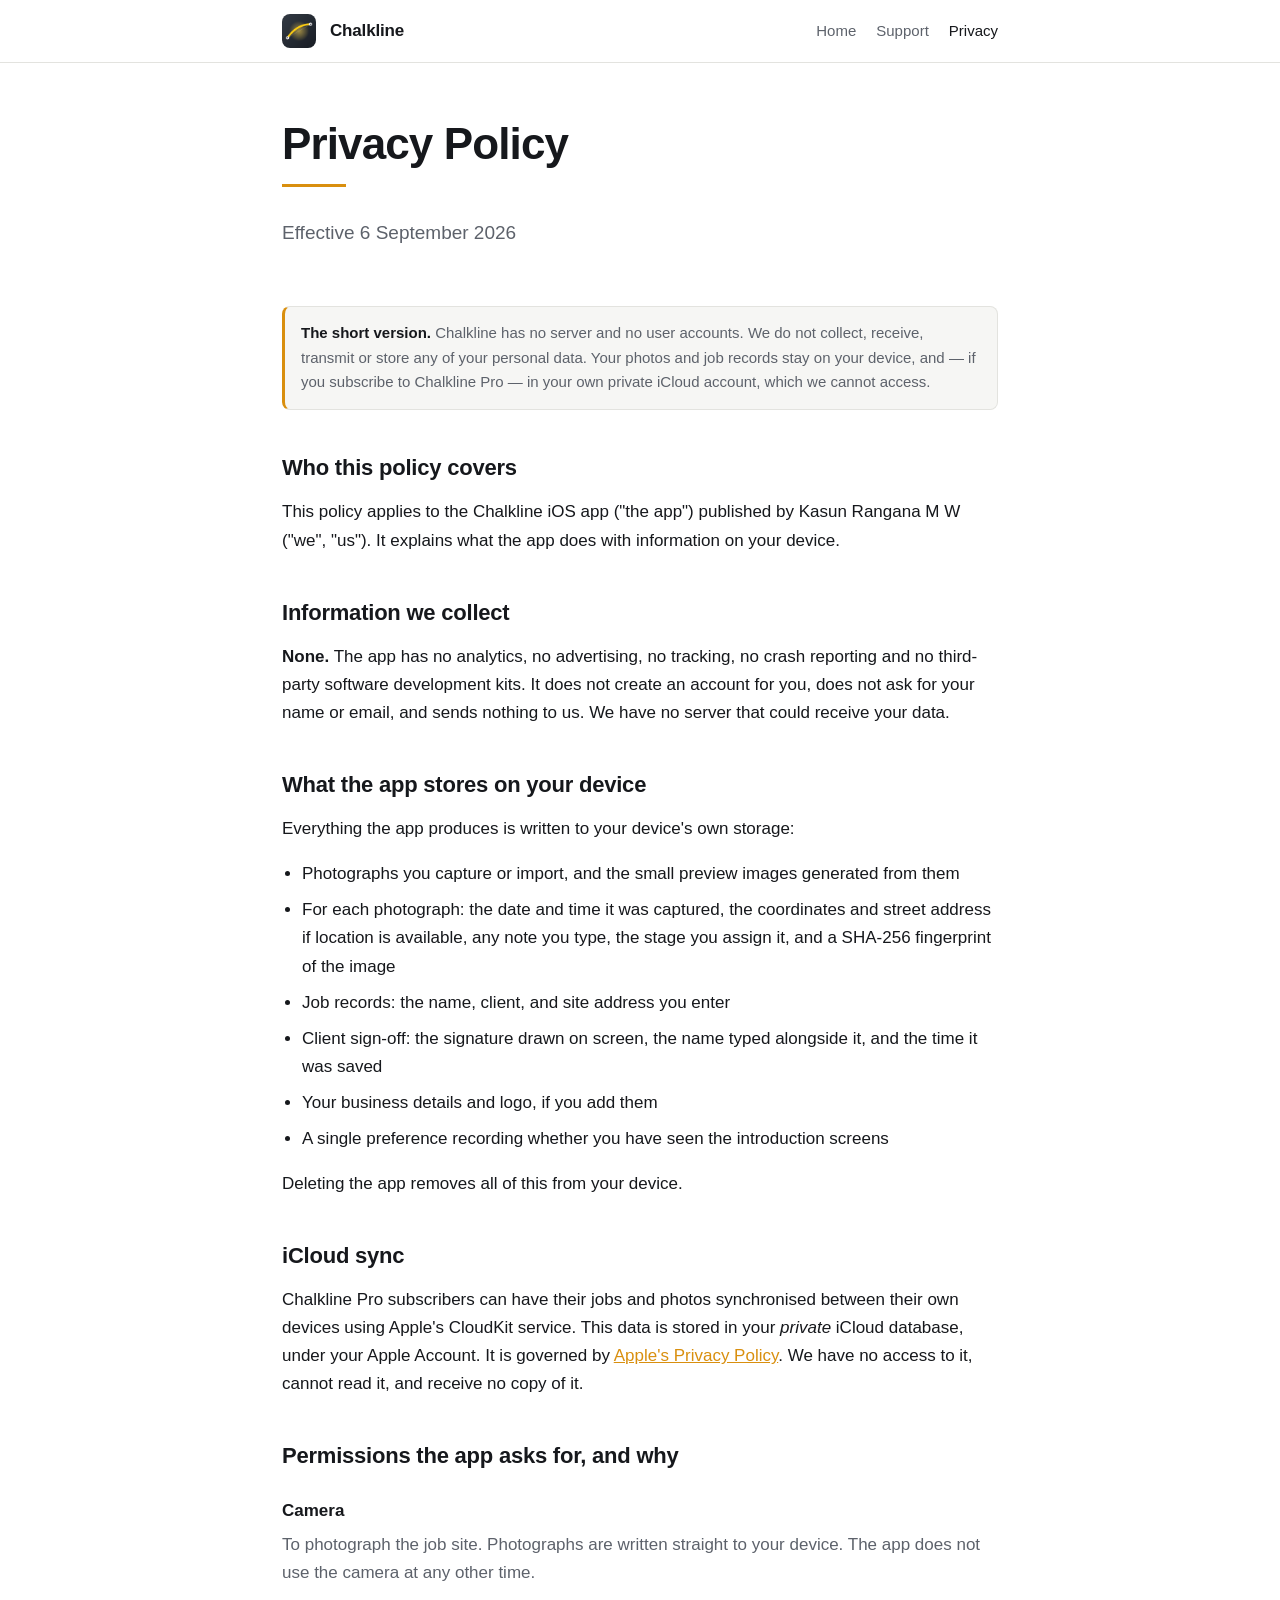
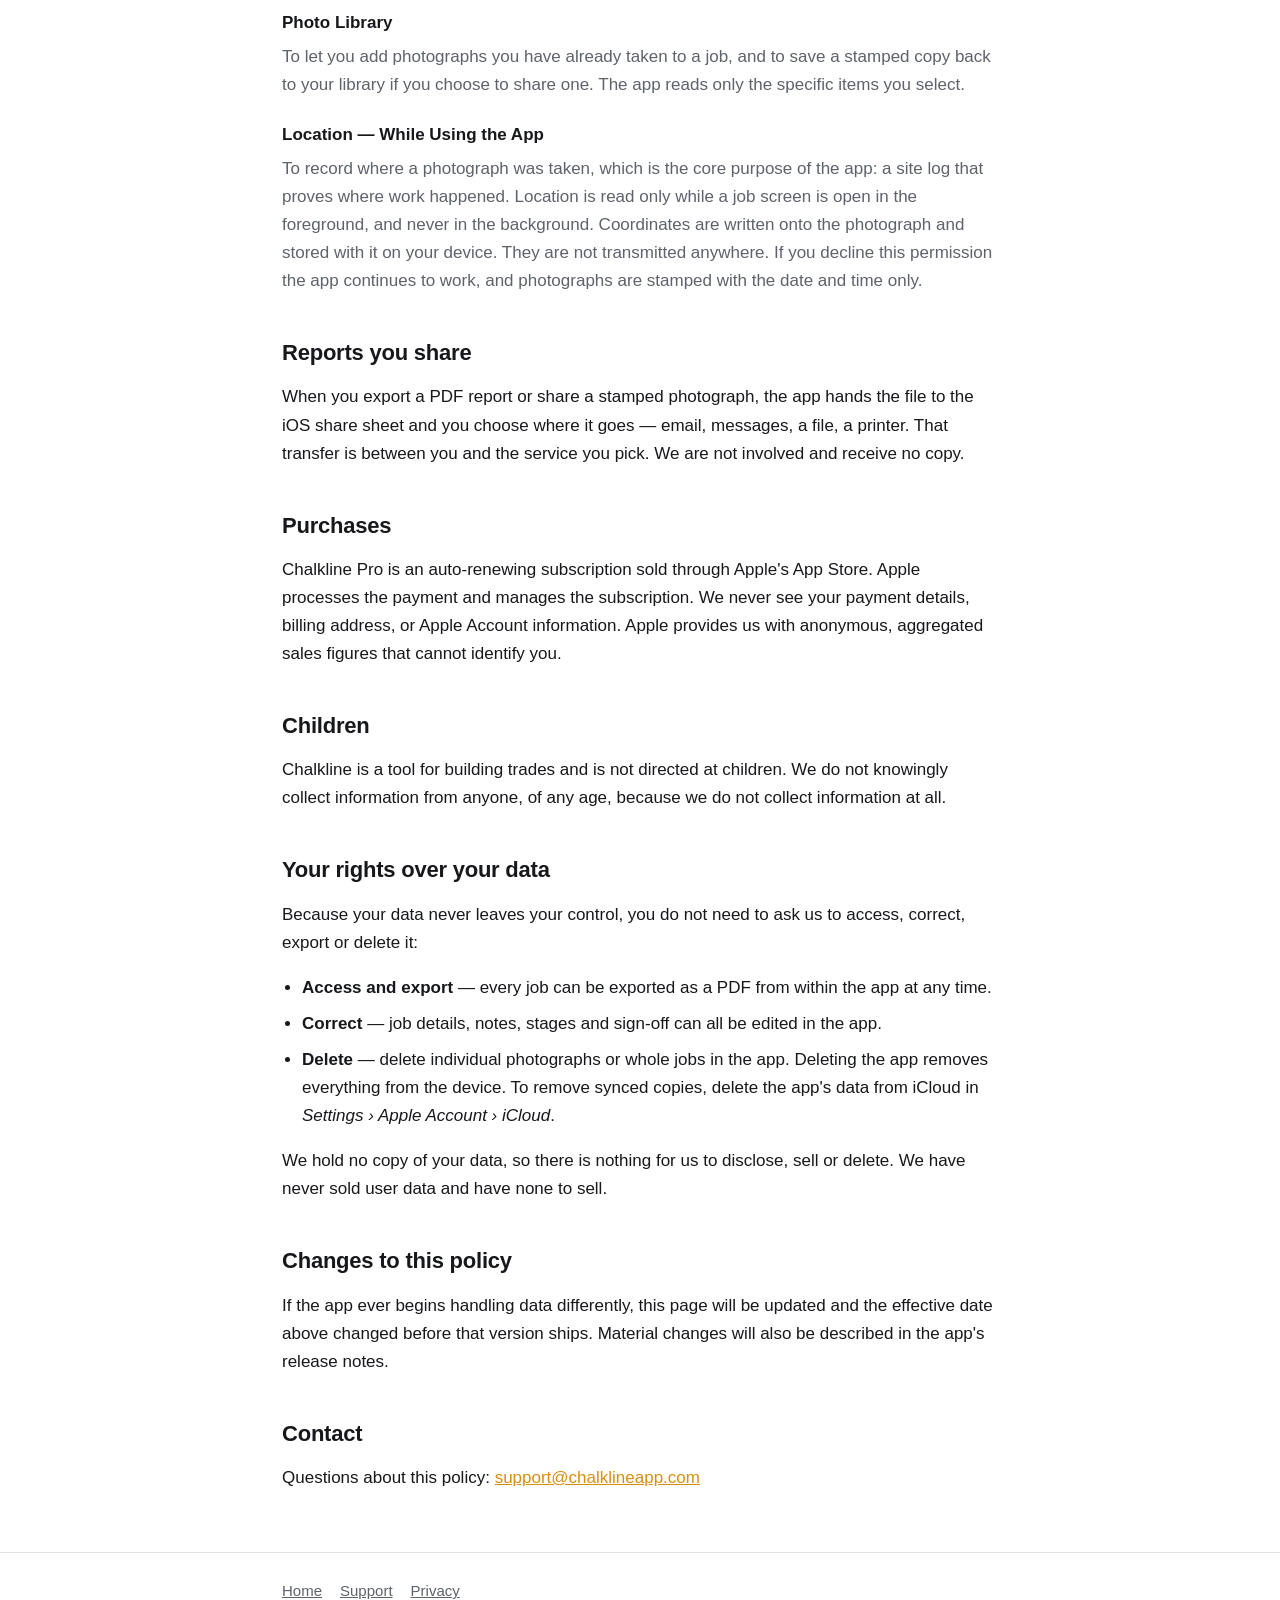
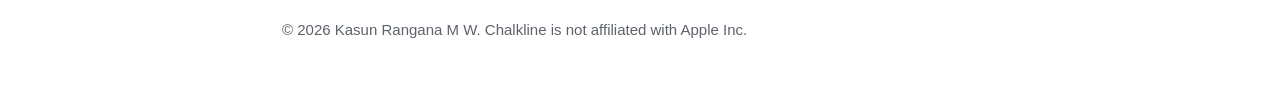
==== privacy.html @ 86bf2e9e "Chalkline website: homepage, privacy policy and support Static pages for GitHub Pages. Kept in a sep" ====
<!doctype html>
<html lang="en">
<head>
<meta charset="utf-8">
<meta name="viewport" content="width=device-width, initial-scale=1">
<title>Privacy Policy — Chalkline</title>
<meta name="description" content="Chalkline collects no personal data. Your photos and job records stay on your device and in your own iCloud account.">
<link rel="icon" href="assets/icon.png">
<link rel="stylesheet" href="style.css">
</head>
<body>
<header class="site"><div class="wrap">
  <img src="assets/icon.png" alt="Chalkline app icon">
  <span class="name">Chalkline</span>
  <nav><a href="index.html">Home</a><a href="support.html">Support</a><a href="privacy.html" aria-current="page">Privacy</a></nav>
</div></header>

<main class="wrap">
  <section class="hero">
    <h1>Privacy Policy</h1>
    <hr class="rule">
    <p class="lede">Effective 6 September 2026</p>
  </section>

  <div class="note"><strong>The short version.</strong> Chalkline has no server and no user accounts. We do not collect, receive, transmit or store any of your personal data. Your photos and job records stay on your device, and — if you subscribe to Chalkline Pro — in your own private iCloud account, which we cannot access.</div>

  <h2>Who this policy covers</h2>
  <p>This policy applies to the Chalkline iOS app ("the app") published by Kasun Rangana M W ("we", "us"). It explains what the app does with information on your device.</p>

  <h2>Information we collect</h2>
  <p><strong>None.</strong> The app has no analytics, no advertising, no tracking, no crash reporting and no third-party software development kits. It does not create an account for you, does not ask for your name or email, and sends nothing to us. We have no server that could receive your data.</p>

  <h2>What the app stores on your device</h2>
  <p>Everything the app produces is written to your device's own storage:</p>
  <ul>
    <li>Photographs you capture or import, and the small preview images generated from them</li>
    <li>For each photograph: the date and time it was captured, the coordinates and street address if location is available, any note you type, the stage you assign it, and a SHA-256 fingerprint of the image</li>
    <li>Job records: the name, client, and site address you enter</li>
    <li>Client sign-off: the signature drawn on screen, the name typed alongside it, and the time it was saved</li>
    <li>Your business details and logo, if you add them</li>
    <li>A single preference recording whether you have seen the introduction screens</li>
  </ul>
  <p>Deleting the app removes all of this from your device.</p>

  <h2>iCloud sync</h2>
  <p>Chalkline Pro subscribers can have their jobs and photos synchronised between their own devices using Apple's CloudKit service. This data is stored in your <em>private</em> iCloud database, under your Apple Account. It is governed by <a href="https://www.apple.com/legal/privacy/">Apple's Privacy Policy</a>. We have no access to it, cannot read it, and receive no copy of it.</p>

  <h2>Permissions the app asks for, and why</h2>
  <dl>
    <dt>Camera</dt>
    <dd>To photograph the job site. Photographs are written straight to your device. The app does not use the camera at any other time.</dd>

    <dt>Photo Library</dt>
    <dd>To let you add photographs you have already taken to a job, and to save a stamped copy back to your library if you choose to share one. The app reads only the specific items you select.</dd>

    <dt>Location — While Using the App</dt>
    <dd>To record where a photograph was taken, which is the core purpose of the app: a site log that proves where work happened. Location is read only while a job screen is open in the foreground, and never in the background. Coordinates are written onto the photograph and stored with it on your device. They are not transmitted anywhere. If you decline this permission the app continues to work, and photographs are stamped with the date and time only.</dd>
  </dl>

  <h2>Reports you share</h2>
  <p>When you export a PDF report or share a stamped photograph, the app hands the file to the iOS share sheet and you choose where it goes — email, messages, a file, a printer. That transfer is between you and the service you pick. We are not involved and receive no copy.</p>

  <h2>Purchases</h2>
  <p>Chalkline Pro is an auto-renewing subscription sold through Apple's App Store. Apple processes the payment and manages the subscription. We never see your payment details, billing address, or Apple Account information. Apple provides us with anonymous, aggregated sales figures that cannot identify you.</p>

  <h2>Children</h2>
  <p>Chalkline is a tool for building trades and is not directed at children. We do not knowingly collect information from anyone, of any age, because we do not collect information at all.</p>

  <h2>Your rights over your data</h2>
  <p>Because your data never leaves your control, you do not need to ask us to access, correct, export or delete it:</p>
  <ul>
    <li><strong>Access and export</strong> — every job can be exported as a PDF from within the app at any time.</li>
    <li><strong>Correct</strong> — job details, notes, stages and sign-off can all be edited in the app.</li>
    <li><strong>Delete</strong> — delete individual photographs or whole jobs in the app. Deleting the app removes everything from the device. To remove synced copies, delete the app's data from iCloud in <em>Settings &rsaquo; Apple Account &rsaquo; iCloud</em>.</li>
  </ul>
  <p>We hold no copy of your data, so there is nothing for us to disclose, sell or delete. We have never sold user data and have none to sell.</p>

  <h2>Changes to this policy</h2>
  <p>If the app ever begins handling data differently, this page will be updated and the effective date above changed before that version ships. Material changes will also be described in the app's release notes.</p>

  <h2>Contact</h2>
  <p>Questions about this policy: <a href="mailto:support@chalklineapp.com">support@chalklineapp.com</a></p>
</main>
<footer class="site"><div class="wrap">
  <a href="index.html">Home</a><a href="support.html">Support</a><a href="privacy.html">Privacy</a>
  <p style="margin-top:14px">&copy; 2026 Kasun Rangana M W. Chalkline is not affiliated with Apple Inc.</p>
</div></footer>
</body>
</html>
---- style.css ----
:root {
  --bg: #ffffff;
  --surface: #f6f6f4;
  --text: #16181c;
  --muted: #5d626b;
  --line: #e3e3df;
  --accent: #d98f0e;
  --ink: #1a1d21;
}
@media (prefers-color-scheme: dark) {
  :root {
    --bg: #14161a;
    --surface: #1c1f24;
    --text: #f2f3f5;
    --muted: #a2a8b3;
    --line: #2b2f36;
    --accent: #f2b024;
    --ink: #f2f3f5;
  }
}
* { box-sizing: border-box; }
html { -webkit-text-size-adjust: 100%; }
body {
  margin: 0;
  background: var(--bg);
  color: var(--text);
  font: 17px/1.65 -apple-system, BlinkMacSystemFont, "Segoe UI", Roboto, Helvetica, Arial, sans-serif;
}
.wrap { max-width: 760px; margin: 0 auto; padding: 0 22px; }
header.site {
  border-bottom: 1px solid var(--line);
  position: sticky; top: 0; background: var(--bg); z-index: 10;
}
header.site .wrap {
  display: flex; align-items: center; gap: 14px; flex-wrap: wrap;
  padding-top: 14px; padding-bottom: 14px;
}
header.site img { width: 34px; height: 34px; border-radius: 8px; }
header.site .name { font-weight: 700; letter-spacing: -0.01em; }
header.site nav { margin-left: auto; display: flex; gap: 20px; }
/* Below this the three links no longer fit beside the wordmark, so give them
   their own row rather than letting them wrap one at a time. */
@media (max-width: 560px) {
  header.site nav { margin-left: 0; width: 100%; gap: 18px; padding-top: 2px; }
  .shots img { width: 168px; }
  .hero { padding-top: 34px; }
}
header.site nav a { color: var(--muted); text-decoration: none; font-size: 15px; }
header.site nav a:hover, header.site nav a[aria-current] { color: var(--text); }
h1 { font-size: clamp(30px, 6vw, 44px); line-height: 1.15; letter-spacing: -0.02em; margin: 0 0 14px; }
h2 { font-size: 22px; letter-spacing: -0.01em; margin: 40px 0 12px; }
h3 { font-size: 17px; margin: 26px 0 6px; }
p { margin: 0 0 16px; }
a { color: var(--accent); }
.lede { font-size: 19px; color: var(--muted); margin-bottom: 28px; }
.hero { padding: 56px 0 8px; }
.rule { height: 3px; background: var(--accent); border: 0; width: 64px; margin: 0 0 30px; }
.grid { display: grid; gap: 22px; grid-template-columns: repeat(auto-fit, minmax(220px, 1fr)); margin: 8px 0 12px; }
.card { background: var(--surface); border: 1px solid var(--line); border-radius: 14px; padding: 18px 18px 4px; }
.card h3 { margin-top: 0; }
.card p { font-size: 15px; color: var(--muted); }
.shots { display: flex; gap: 16px; overflow-x: auto; padding: 8px 0 20px; }
.shots img {
  width: 210px; flex: 0 0 auto; border-radius: 16px;
  border: 1px solid var(--line); background: var(--surface);
}
.note {
  background: var(--surface); border: 1px solid var(--line);
  border-left: 3px solid var(--accent); border-radius: 8px;
  padding: 14px 16px; font-size: 15px; color: var(--muted); margin: 22px 0;
}
.note strong { color: var(--text); }
dl dt { font-weight: 650; margin-top: 22px; }
dl dd { margin: 6px 0 0; color: var(--muted); }
ul { padding-left: 20px; } li { margin-bottom: 8px; }
footer.site {
  border-top: 1px solid var(--line); margin-top: 60px;
  padding: 26px 0 50px; color: var(--muted); font-size: 15px;
}
footer.site a { color: var(--muted); margin-right: 18px; }
table { width: 100%; border-collapse: collapse; font-size: 15px; margin: 12px 0 20px; display: block; overflow-x: auto; }
th, td { text-align: left; padding: 10px 12px; border-bottom: 1px solid var(--line); vertical-align: top; }
th { color: var(--muted); font-weight: 600; }
code { background: var(--surface); padding: 2px 6px; border-radius: 5px; font-size: 0.9em; }
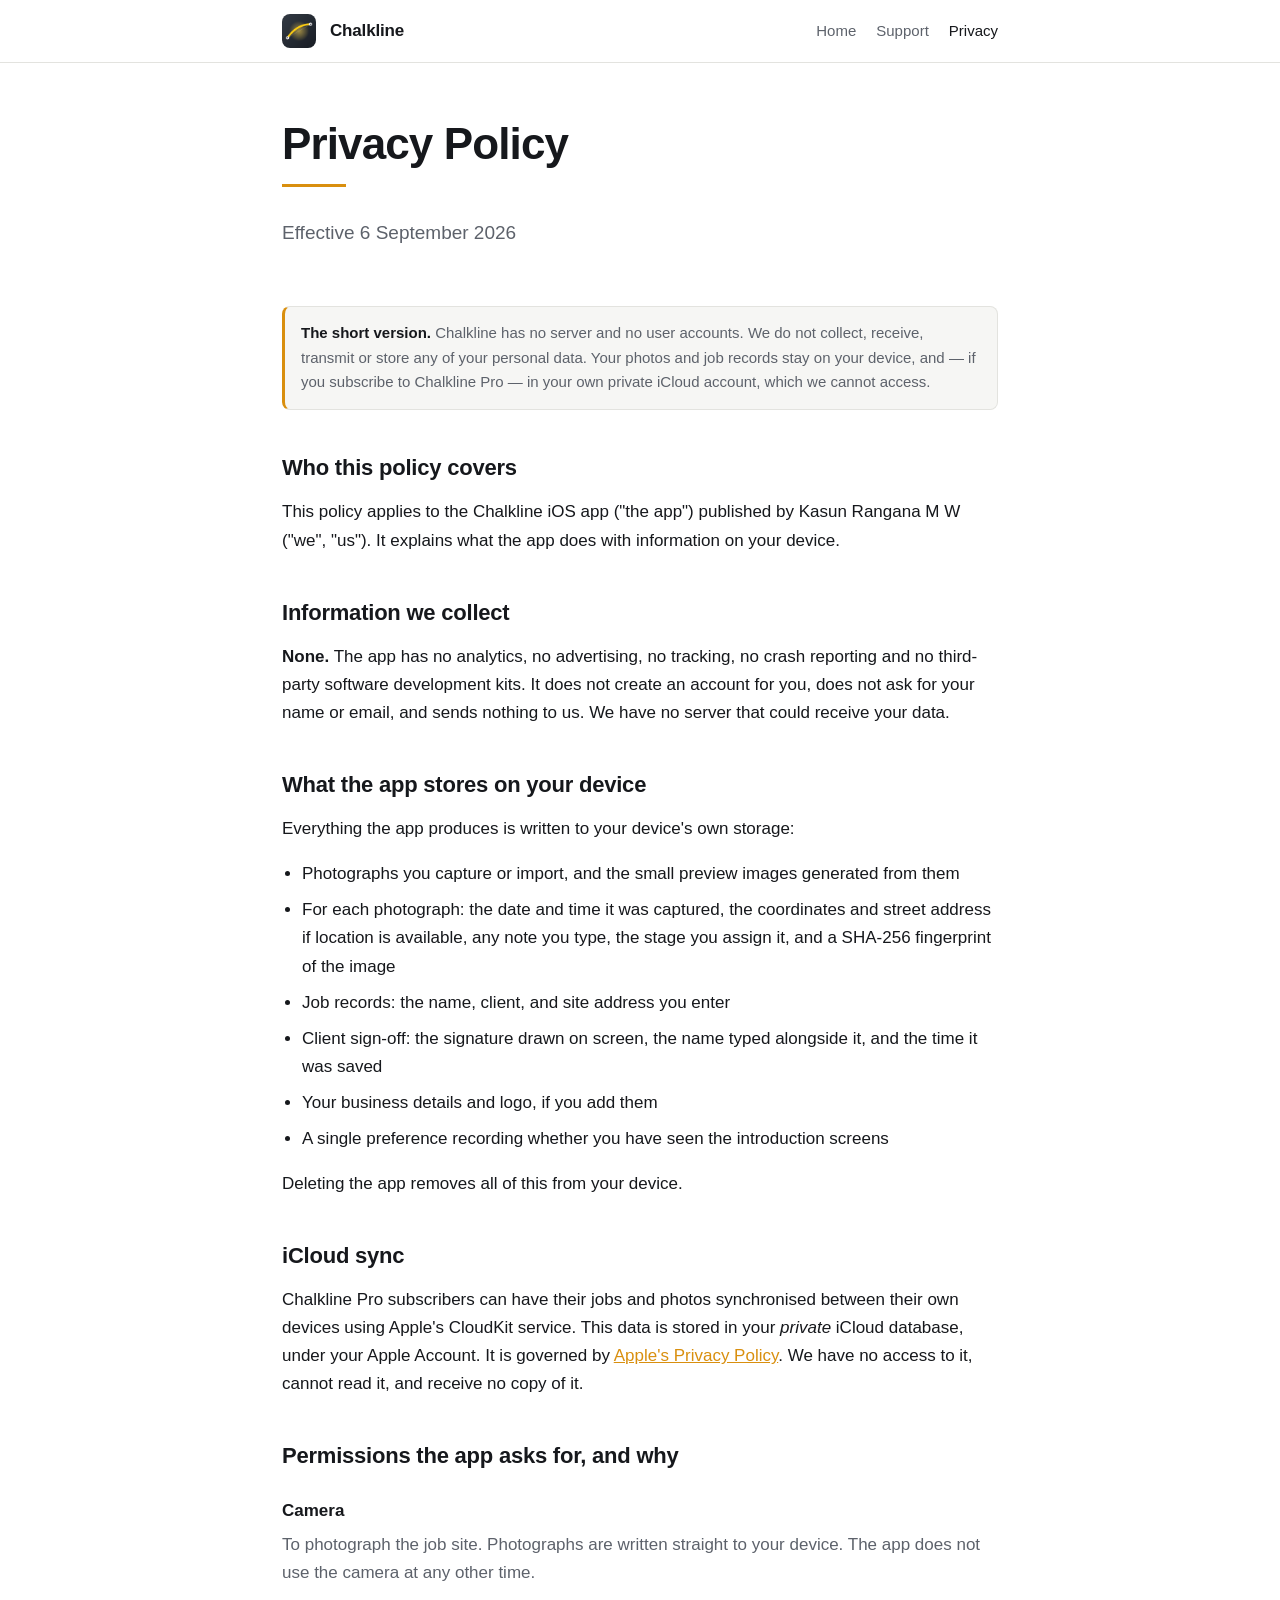
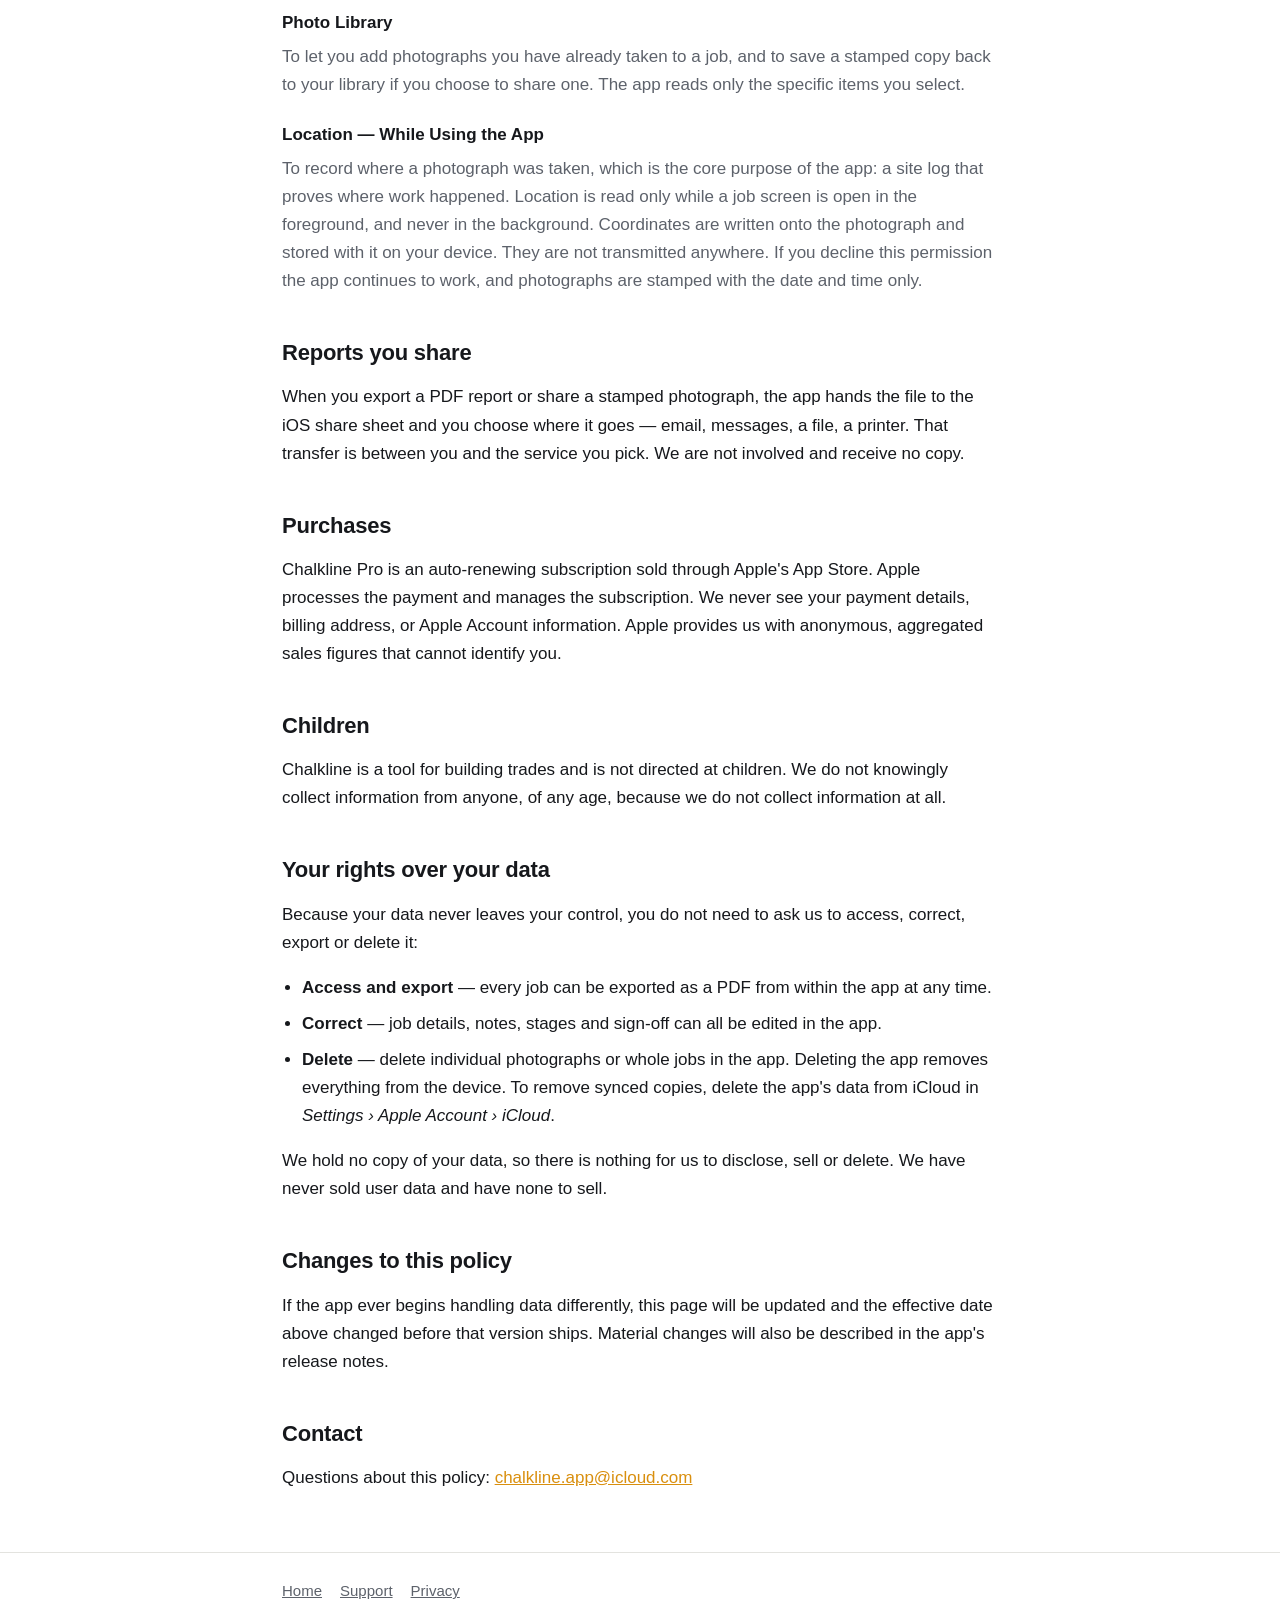
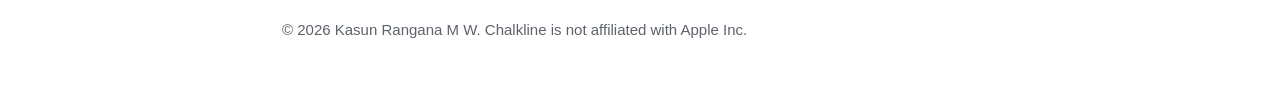
==== commit e1881297: "Use the real support address Replaces the support@chalklineapp.com placeholder with chalkline.app@ic" ====
--- a/privacy.html
+++ b/privacy.html
@@ -79,7 +79,7 @@
   <p>If the app ever begins handling data differently, this page will be updated and the effective date above changed before that version ships. Material changes will also be described in the app's release notes.</p>
 
   <h2>Contact</h2>
-  <p>Questions about this policy: <a href="mailto:support@chalklineapp.com">support@chalklineapp.com</a></p>
+  <p>Questions about this policy: <a href="mailto:chalkline.app@icloud.com">chalkline.app@icloud.com</a></p>
 </main>
 <footer class="site"><div class="wrap">
   <a href="index.html">Home</a><a href="support.html">Support</a><a href="privacy.html">Privacy</a>
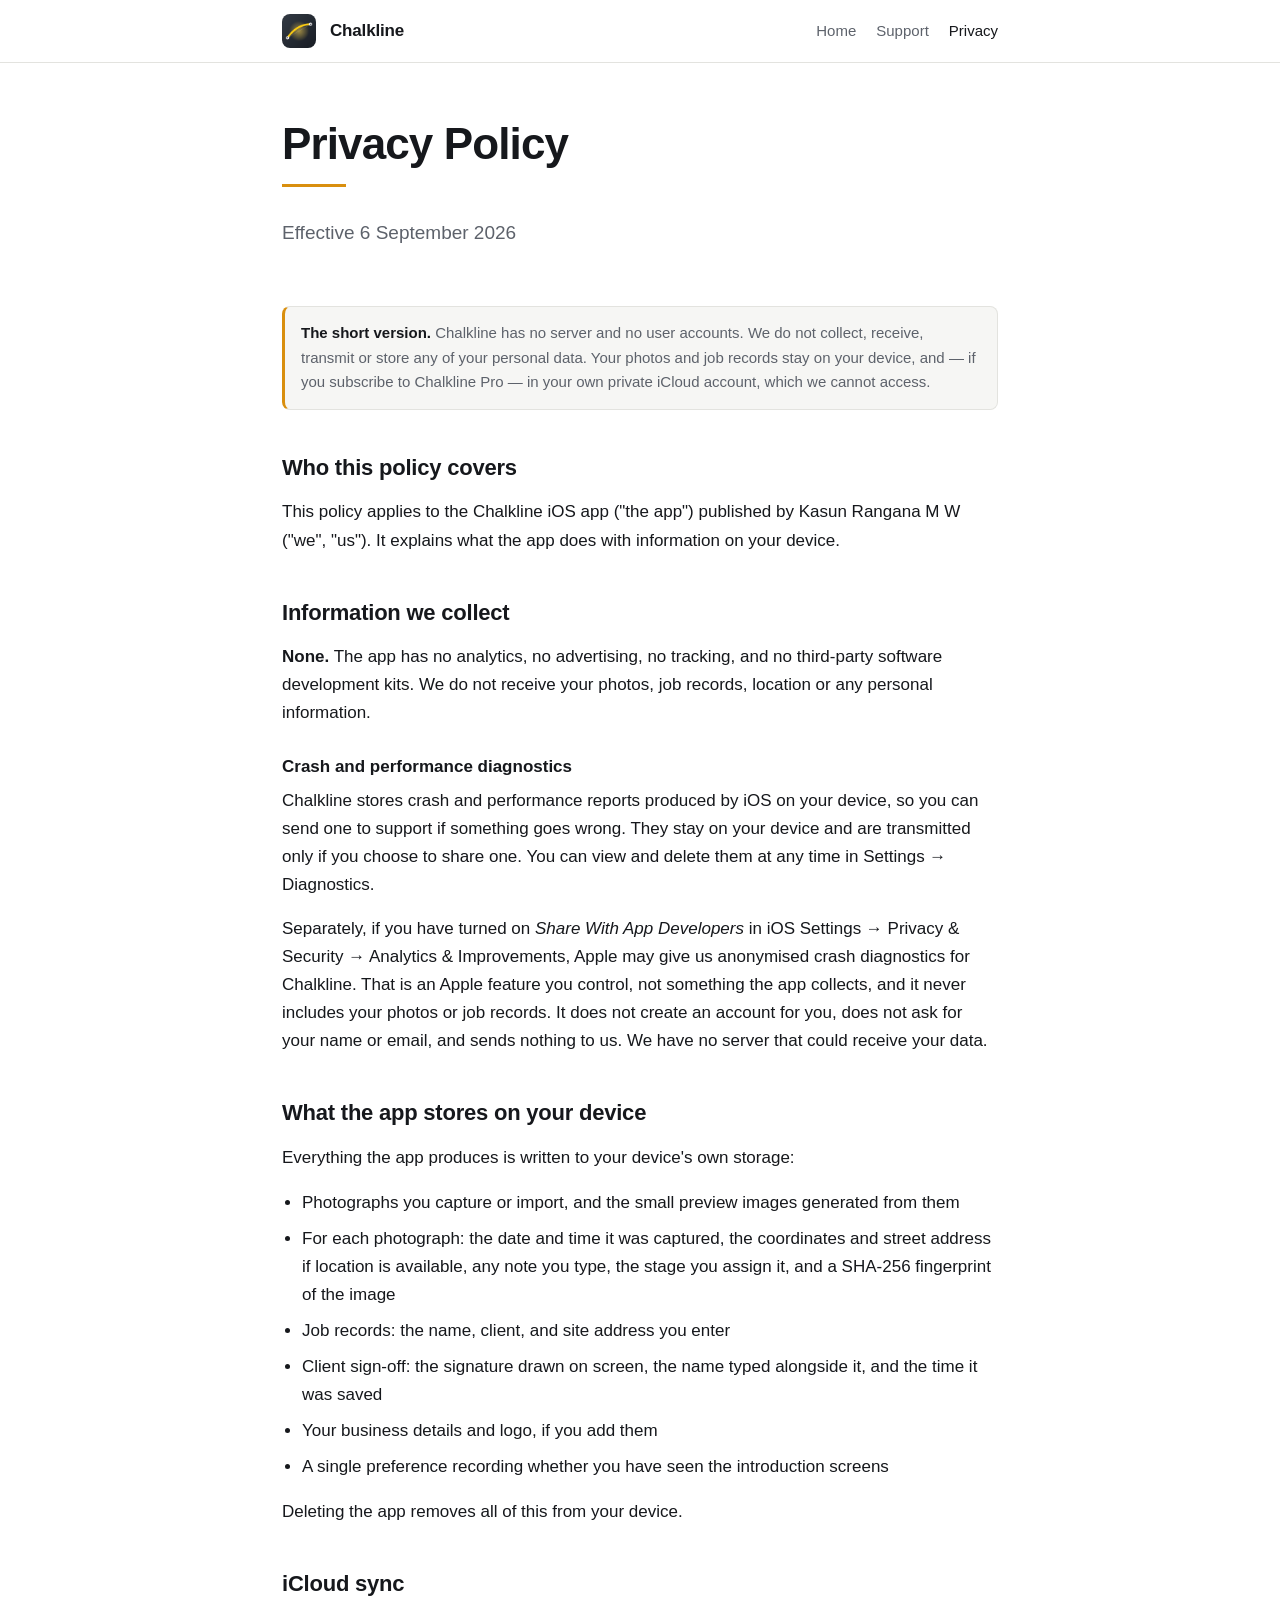
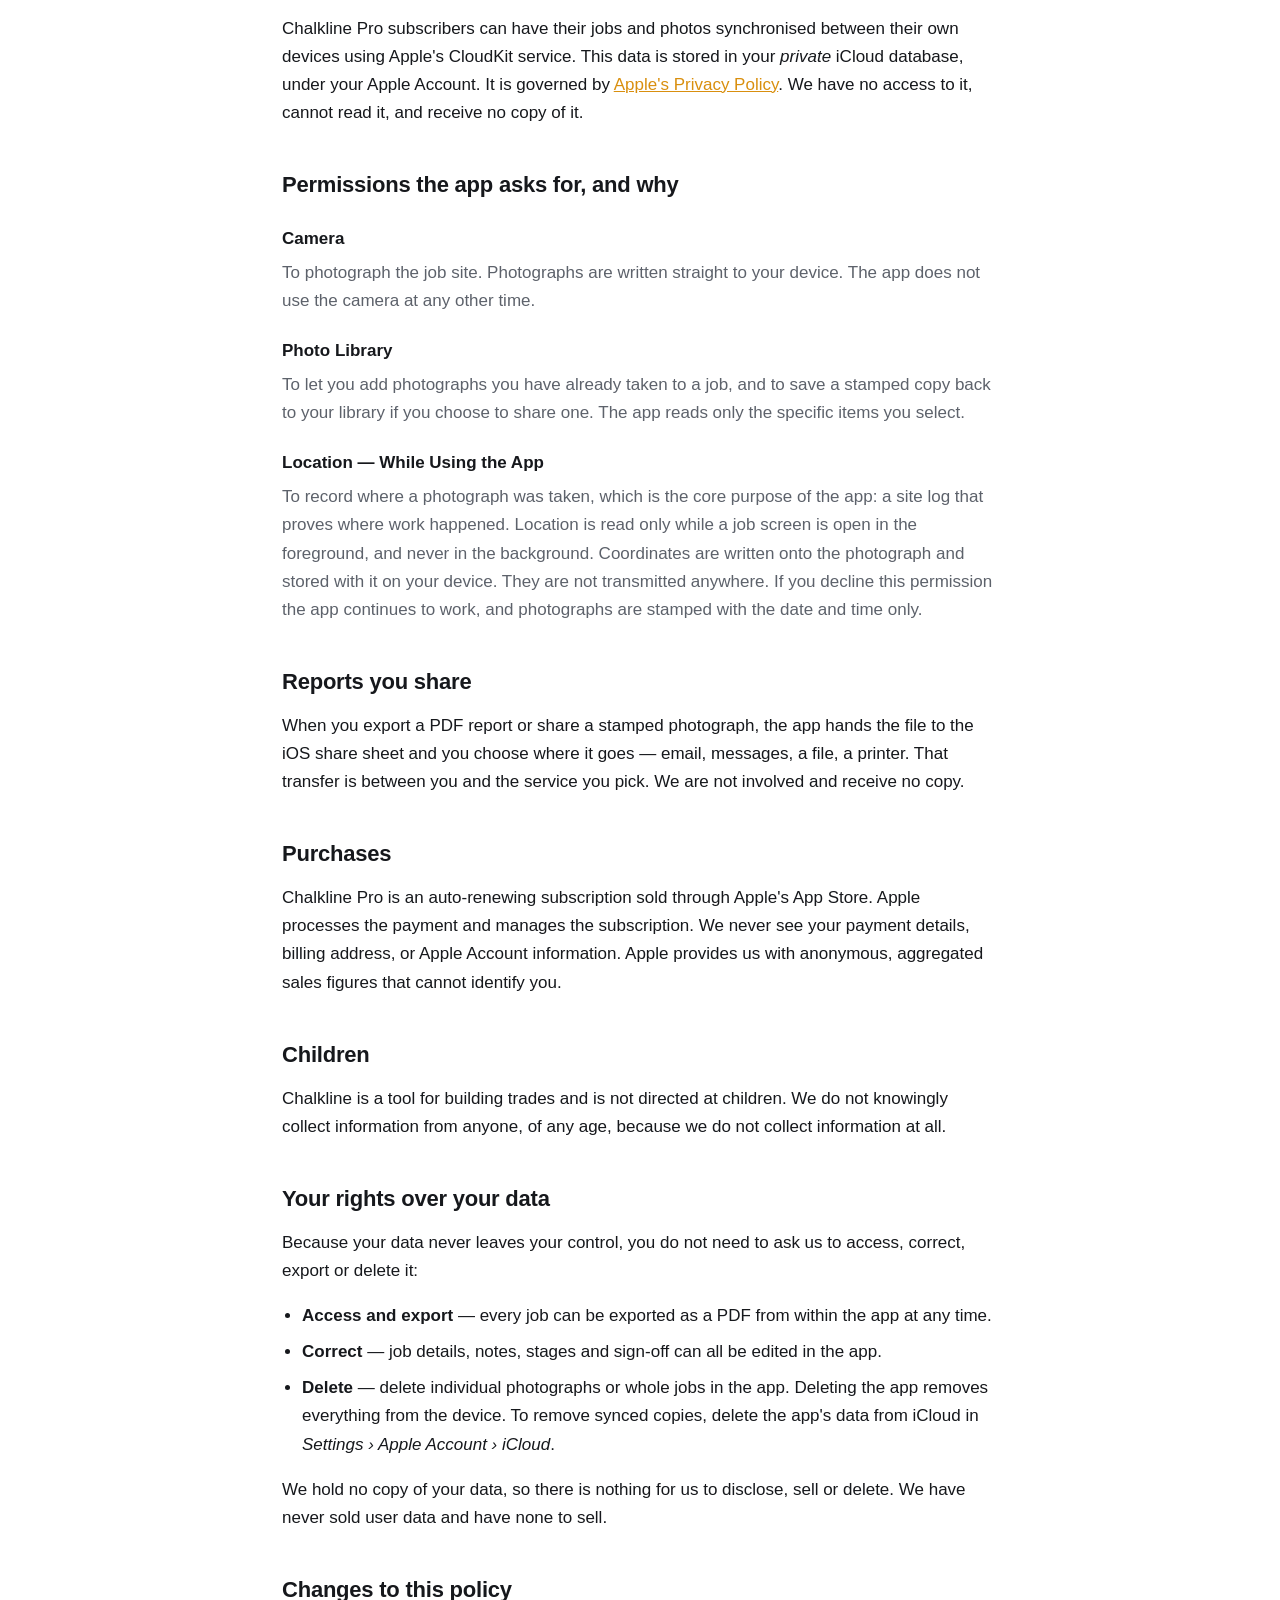
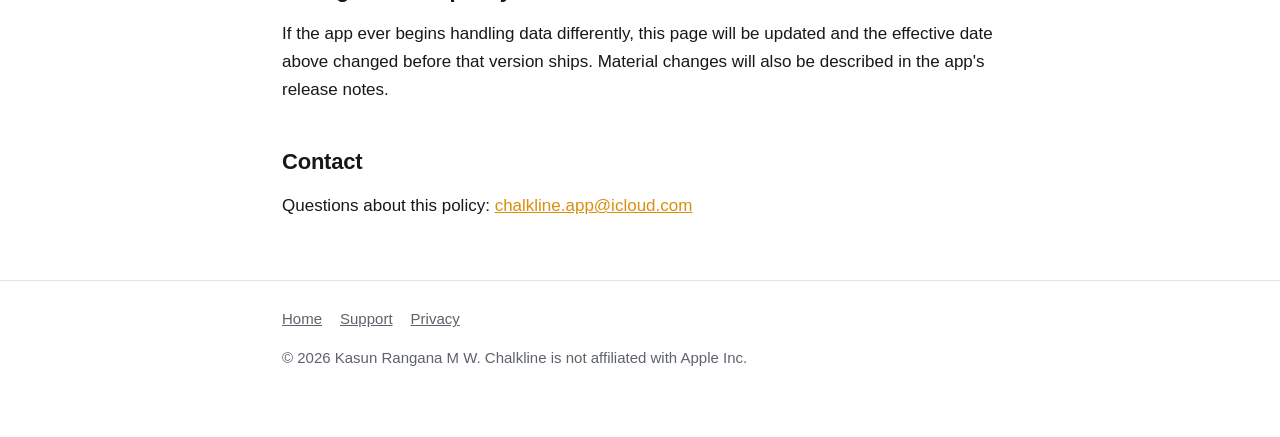
==== commit 0f87ba94: "Describe crash diagnostics accurately The policy claimed "no crash reporting", which was imprecise: " ====
--- a/privacy.html
+++ b/privacy.html
@@ -28,7 +28,11 @@
   <p>This policy applies to the Chalkline iOS app ("the app") published by Kasun Rangana M W ("we", "us"). It explains what the app does with information on your device.</p>
 
   <h2>Information we collect</h2>
-  <p><strong>None.</strong> The app has no analytics, no advertising, no tracking, no crash reporting and no third-party software development kits. It does not create an account for you, does not ask for your name or email, and sends nothing to us. We have no server that could receive your data.</p>
+  <p><strong>None.</strong> The app has no analytics, no advertising, no tracking, and no third-party software development kits. We do not receive your photos, job records, location or any personal information.</p>
+
+  <h3>Crash and performance diagnostics</h3>
+  <p>Chalkline stores crash and performance reports produced by iOS on your device, so you can send one to support if something goes wrong. They stay on your device and are transmitted only if you choose to share one. You can view and delete them at any time in Settings → Diagnostics.</p>
+  <p>Separately, if you have turned on <em>Share With App Developers</em> in iOS Settings → Privacy &amp; Security → Analytics &amp; Improvements, Apple may give us anonymised crash diagnostics for Chalkline. That is an Apple feature you control, not something the app collects, and it never includes your photos or job records. It does not create an account for you, does not ask for your name or email, and sends nothing to us. We have no server that could receive your data.</p>
 
   <h2>What the app stores on your device</h2>
   <p>Everything the app produces is written to your device's own storage:</p>
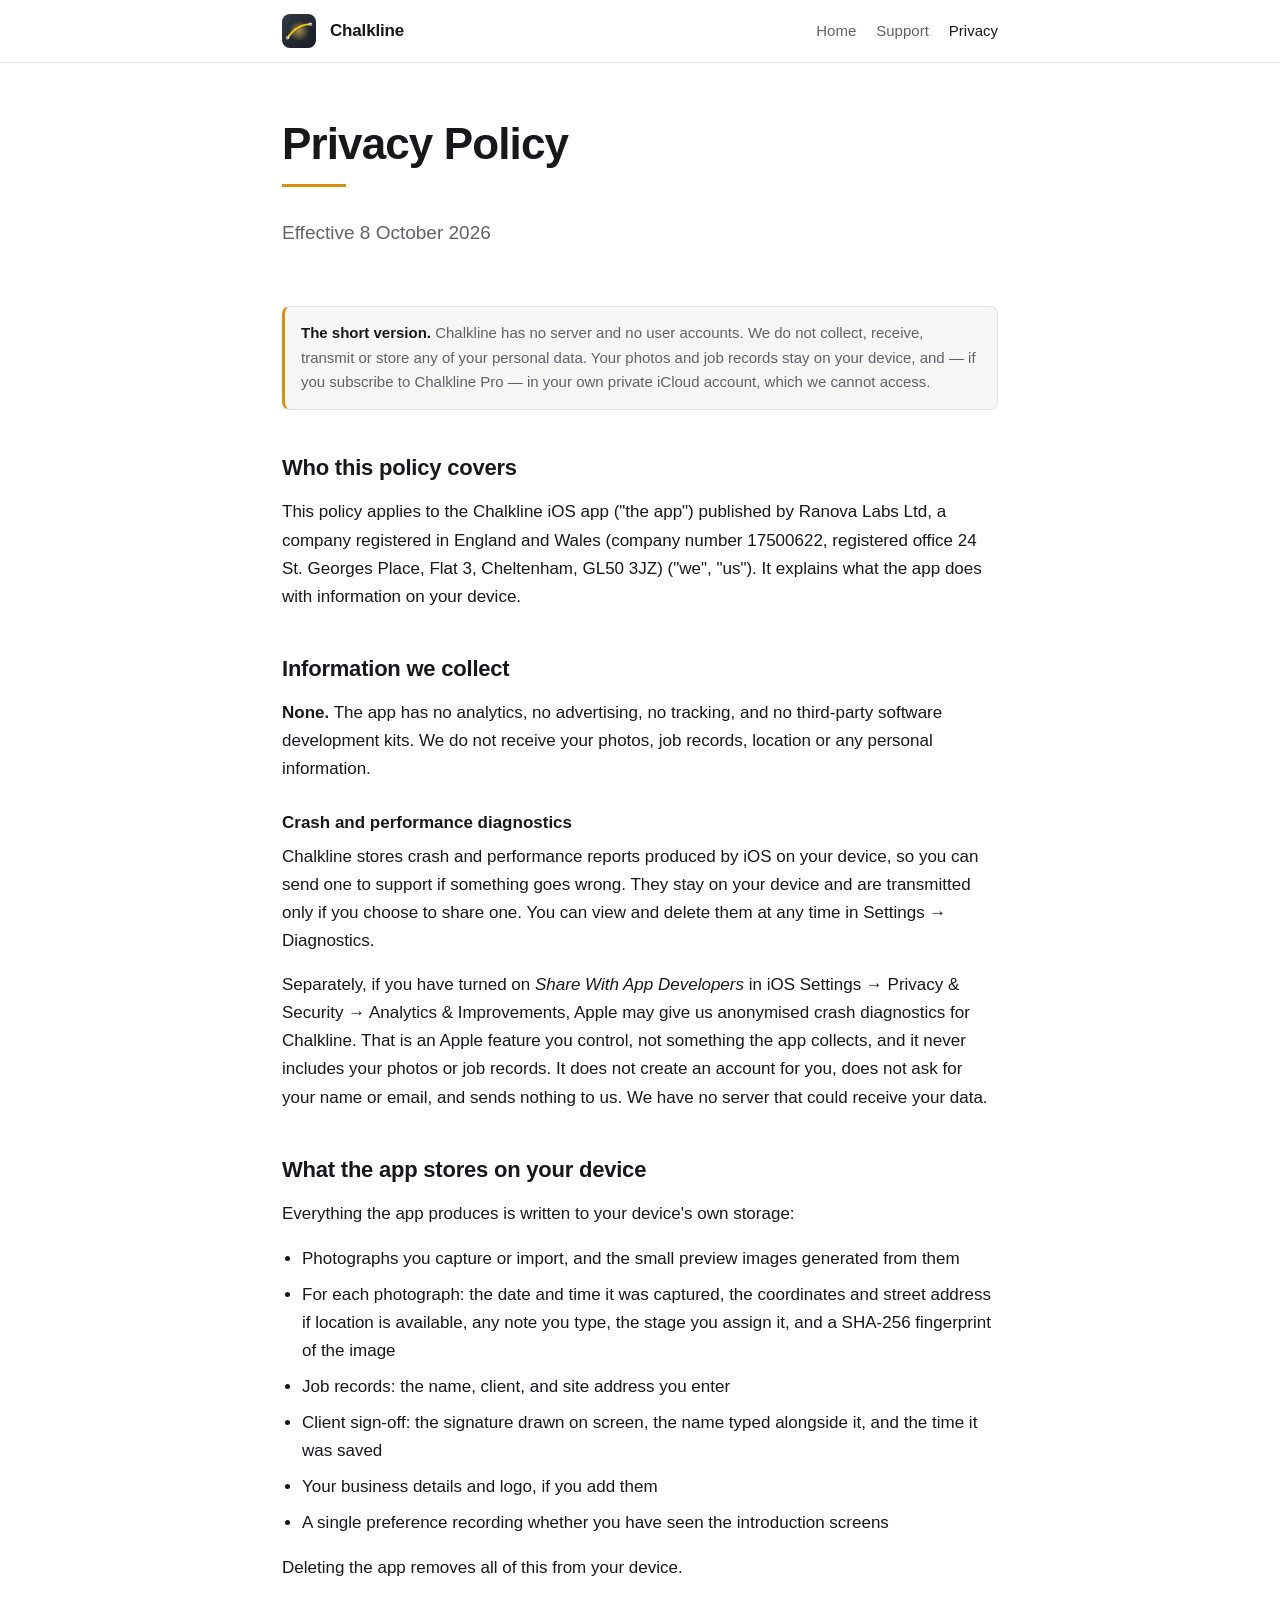
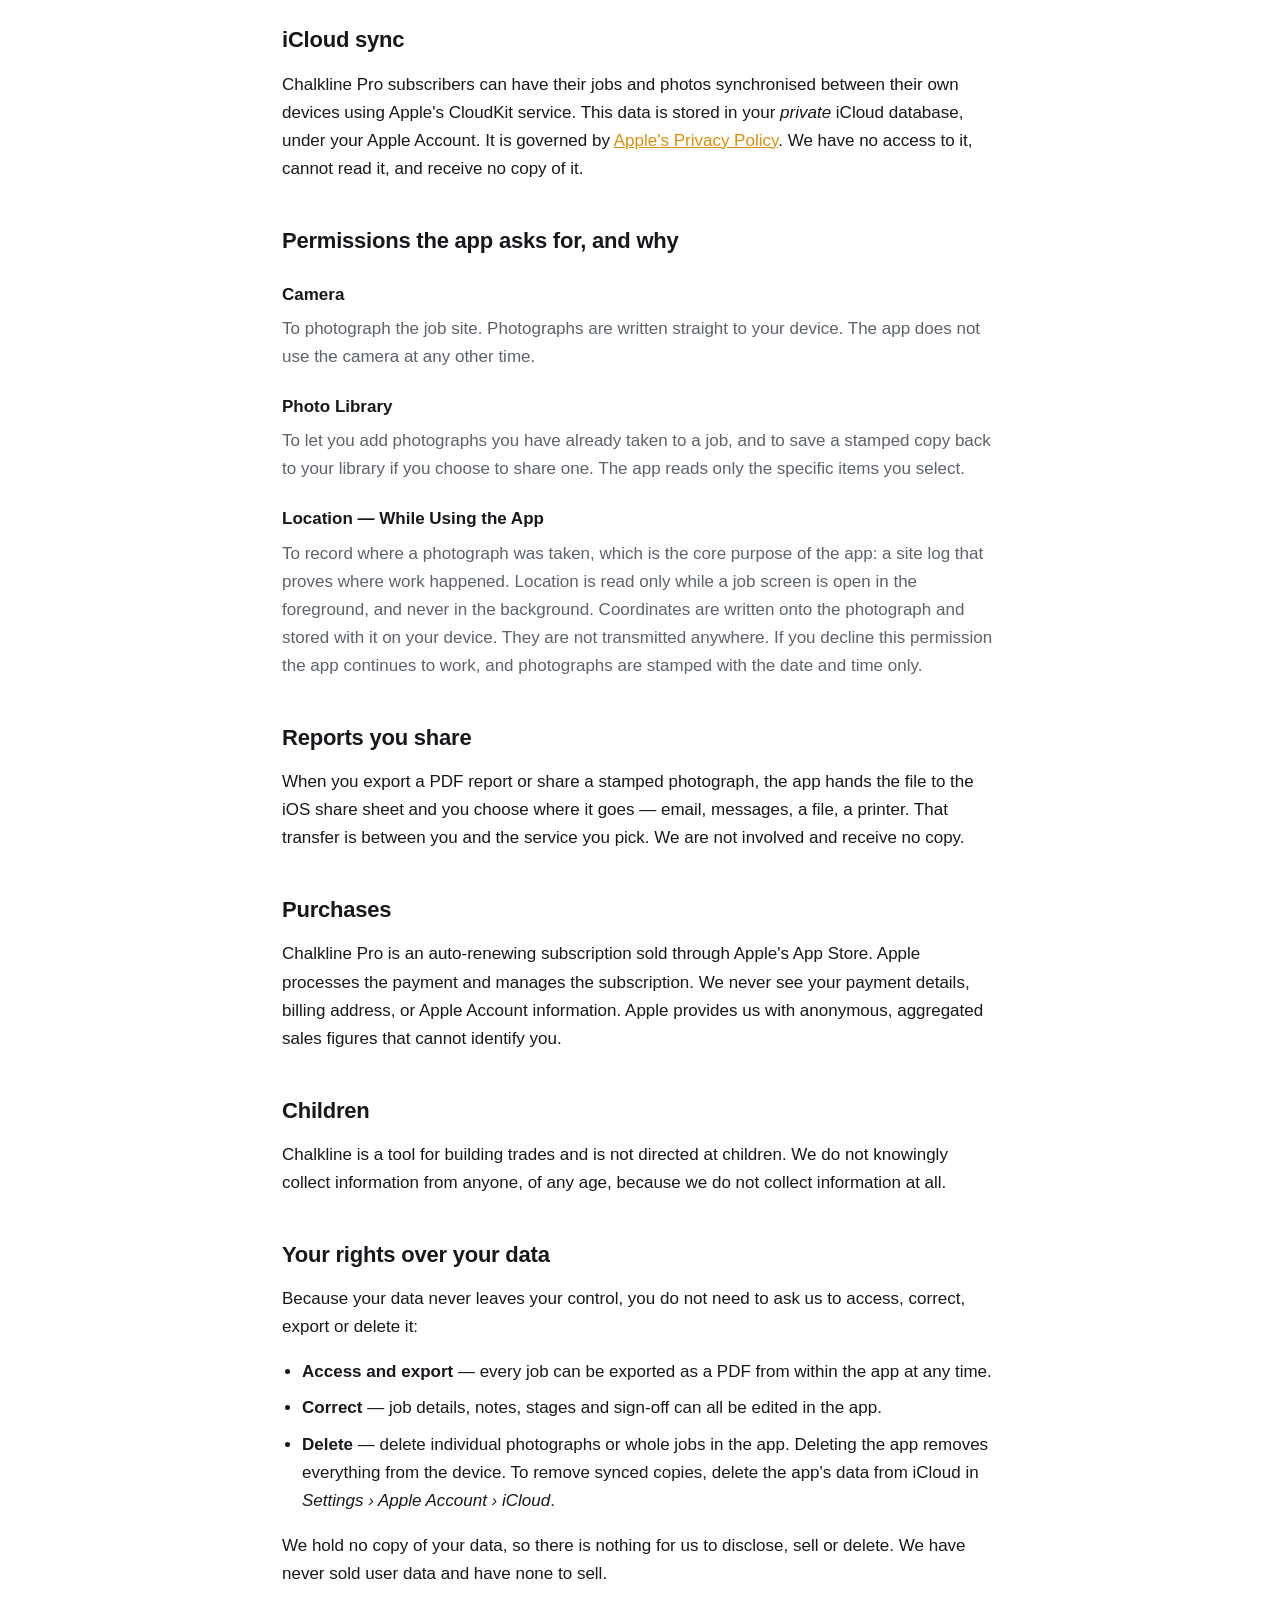
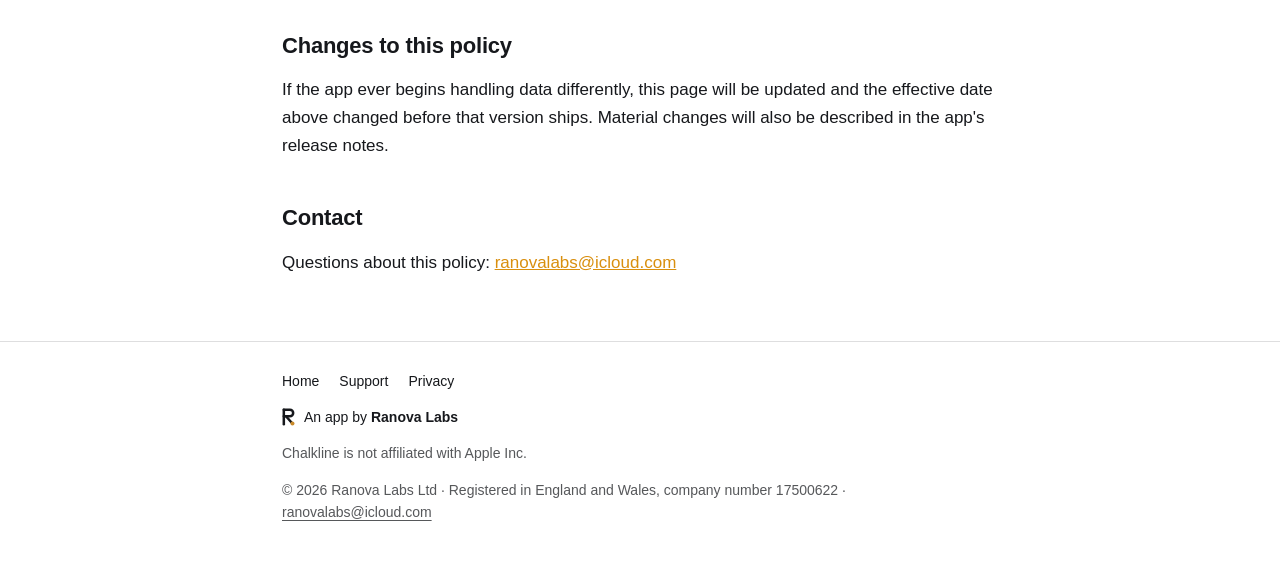
==== commit 2ed99224: "Add the shared Ranova Labs footer and contact address Every page gets the same footer: Home/Support/" ====
--- a/privacy.html
+++ b/privacy.html
@@ -7,6 +7,7 @@
 <meta name="description" content="Chalkline collects no personal data. Your photos and job records stay on your device and in your own iCloud account.">
 <link rel="icon" href="assets/icon.png">
 <link rel="stylesheet" href="style.css">
+<link rel="stylesheet" href="assets/ranova-frame.css">
 </head>
 <body>
 <header class="site"><div class="wrap">
@@ -19,13 +20,13 @@
   <section class="hero">
     <h1>Privacy Policy</h1>
     <hr class="rule">
-    <p class="lede">Effective 6 September 2026</p>
+    <p class="lede">Effective 8 October 2026</p>
   </section>
 
   <div class="note"><strong>The short version.</strong> Chalkline has no server and no user accounts. We do not collect, receive, transmit or store any of your personal data. Your photos and job records stay on your device, and — if you subscribe to Chalkline Pro — in your own private iCloud account, which we cannot access.</div>
 
   <h2>Who this policy covers</h2>
-  <p>This policy applies to the Chalkline iOS app ("the app") published by Kasun Rangana M W ("we", "us"). It explains what the app does with information on your device.</p>
+  <p>This policy applies to the Chalkline iOS app ("the app") published by Ranova Labs Ltd, a company registered in England and Wales (company number 17500622, registered office 24 St. Georges Place, Flat 3, Cheltenham, GL50 3JZ) ("we", "us"). It explains what the app does with information on your device.</p>
 
   <h2>Information we collect</h2>
   <p><strong>None.</strong> The app has no analytics, no advertising, no tracking, and no third-party software development kits. We do not receive your photos, job records, location or any personal information.</p>
@@ -83,11 +84,13 @@
   <p>If the app ever begins handling data differently, this page will be updated and the effective date above changed before that version ships. Material changes will also be described in the app's release notes.</p>
 
   <h2>Contact</h2>
-  <p>Questions about this policy: <a href="mailto:chalkline.app@icloud.com">chalkline.app@icloud.com</a></p>
+  <p>Questions about this policy: <a href="mailto:ranovalabs@icloud.com">ranovalabs@icloud.com</a></p>
 </main>
-<footer class="site"><div class="wrap">
-  <a href="index.html">Home</a><a href="support.html">Support</a><a href="privacy.html">Privacy</a>
-  <p style="margin-top:14px">&copy; 2026 Kasun Rangana M W. Chalkline is not affiliated with Apple Inc.</p>
-</div></footer>
+<div class="rl-foot" role="contentinfo"><div class="rl-wrap" style="--rl-max: 760px">
+  <nav class="rl-links" aria-label="Footer"><a href="index.html">Home</a><a href="support.html">Support</a><a href="privacy.html">Privacy</a></nav>
+  <a class="rl-by" href="https://ranovalabs.github.io/"><svg viewBox="11 7 36 50" aria-hidden="true"><g fill="none" stroke="currentColor" stroke-width="7" stroke-linecap="round" stroke-linejoin="round"><path d="M16 12 L16 52"/><path d="M16 12 H33 A9 9 0 0 1 33 30 H16"/><path d="M22 30 L38 48"/></g><circle cx="40" cy="50" r="5.6" fill="#C98A2B"/></svg><span>An app by <b>Ranova Labs</b></span></a>
+  <p class="rl-note">Chalkline is not affiliated with Apple Inc.</p>
+  <p class="rl-legal">&copy; 2026 Ranova Labs Ltd &middot; Registered in England and Wales, company number 17500622 &middot; <a href="mailto:ranovalabs@icloud.com">ranovalabs@icloud.com</a></p>
+</div></div>
 </body>
 </html>
--- a/assets/ranova-frame.css
+++ b/assets/ranova-frame.css
@@ -0,0 +1,13 @@
+/* Ranova Labs shared footer. The same file ships in every Ranova Labs app site.
+   It inherits each site's text colour, so it follows that site's light/dark theme. */
+.rl-foot { border-top: 1px solid color-mix(in srgb, currentColor 14%, transparent); margin-top: 64px; padding: 28px 0 48px; font-size: 14px; line-height: 1.6; }
+.rl-foot .rl-wrap { max-width: var(--rl-max, 960px); margin: 0 auto; padding: 0 22px; display: grid; gap: 14px; }
+.rl-foot p { margin: 0; max-width: none; color: inherit; font-size: inherit; }
+.rl-foot a { color: inherit; text-decoration: none; }
+.rl-foot a:hover { text-decoration: underline; text-underline-offset: 3px; }
+.rl-foot .rl-links { display: flex; flex-wrap: wrap; gap: 6px 20px; font-weight: 500; }
+.rl-foot .rl-by { display: inline-flex; align-items: center; gap: 9px; justify-self: start; font-weight: 500; }
+.rl-foot .rl-by svg { width: 13px; height: 18px; flex-shrink: 0; }
+.rl-foot .rl-by b { font-weight: 700; }
+.rl-foot .rl-note, .rl-foot .rl-legal { opacity: .72; }
+.rl-foot .rl-legal a { text-decoration: underline; text-underline-offset: 3px; }
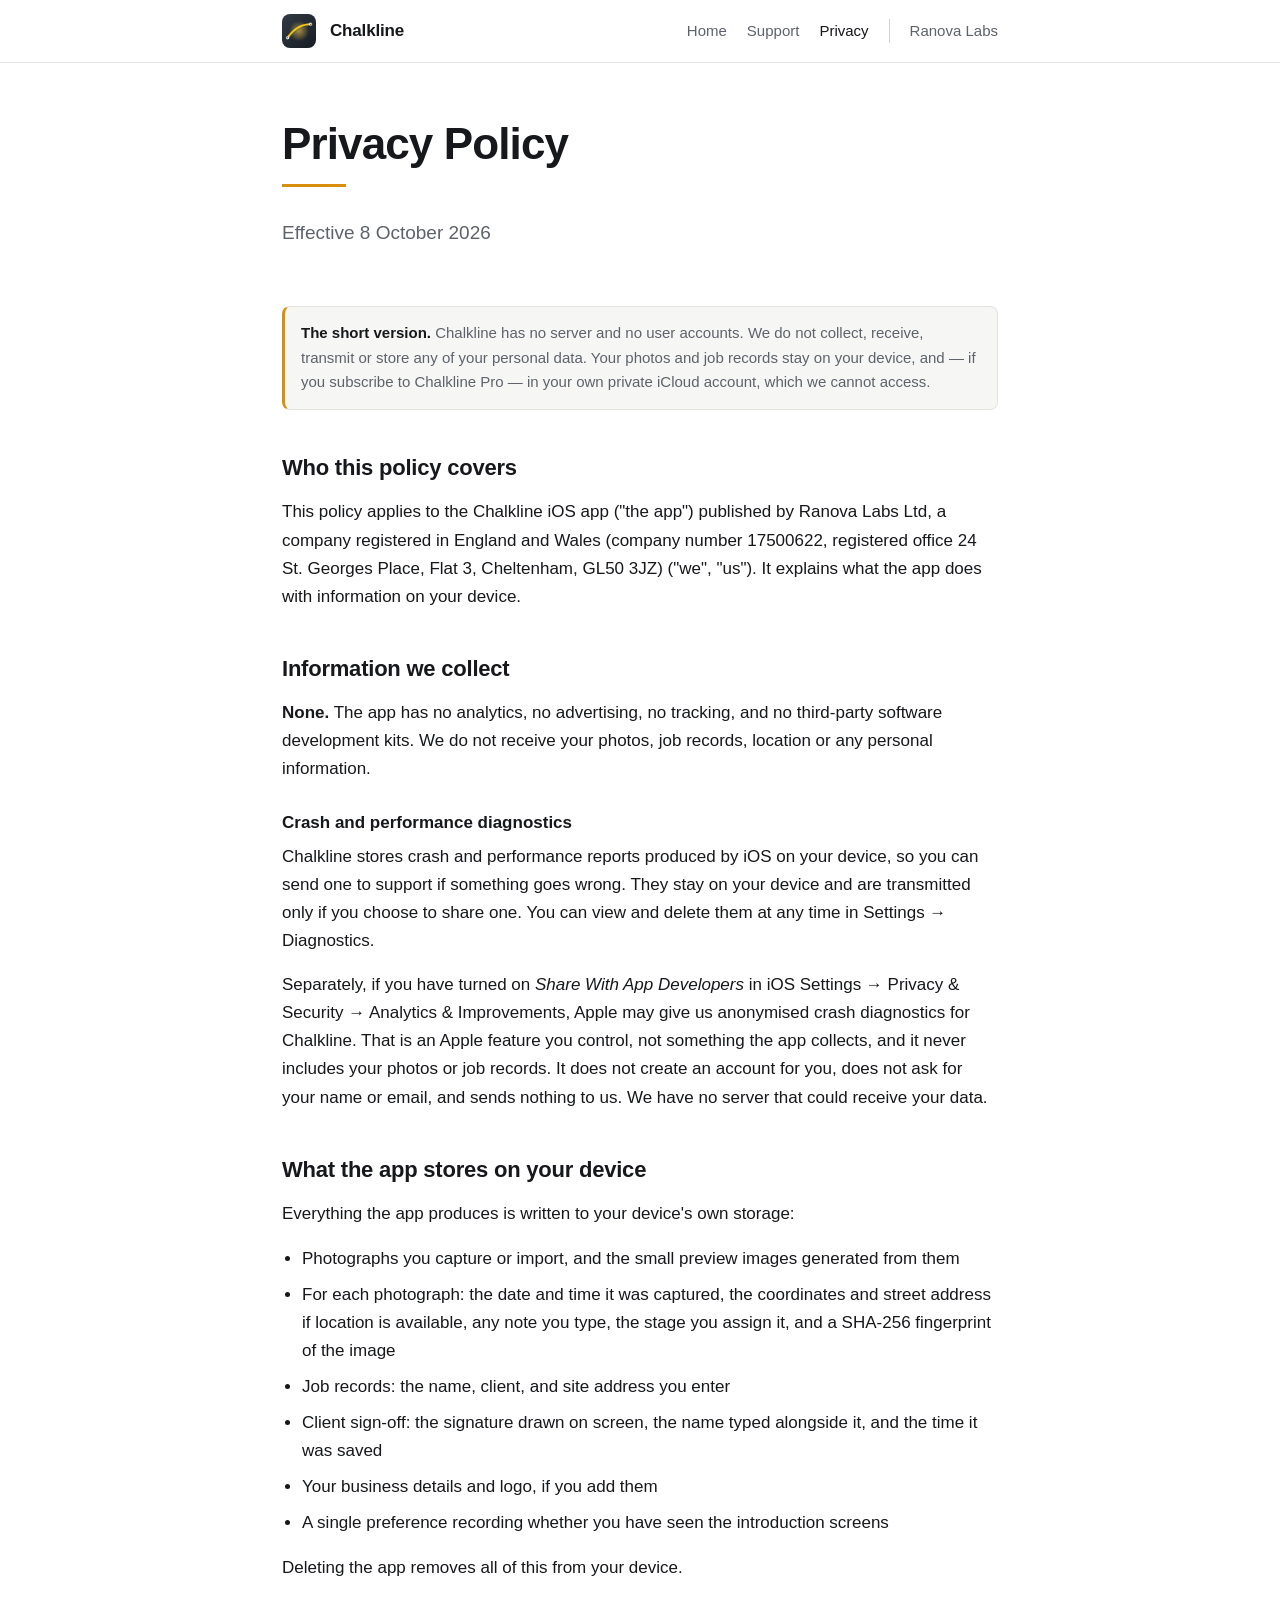
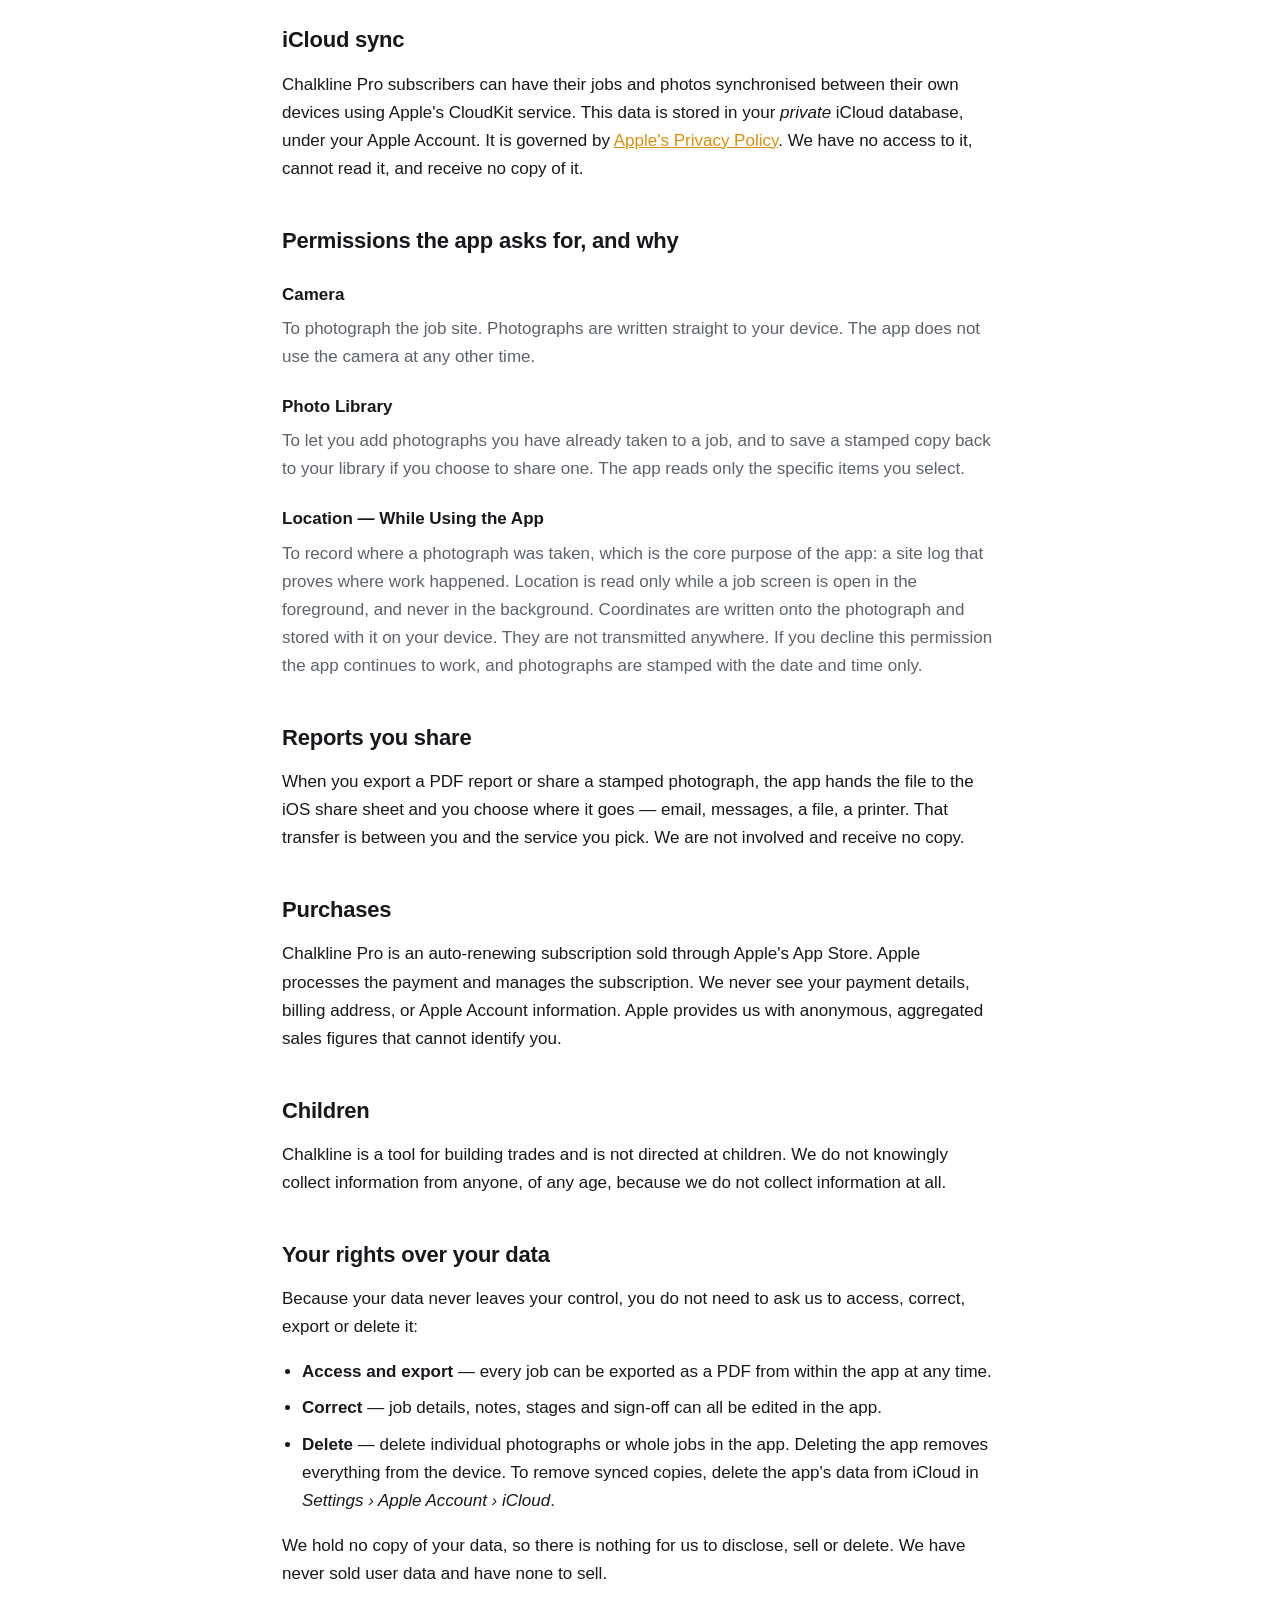
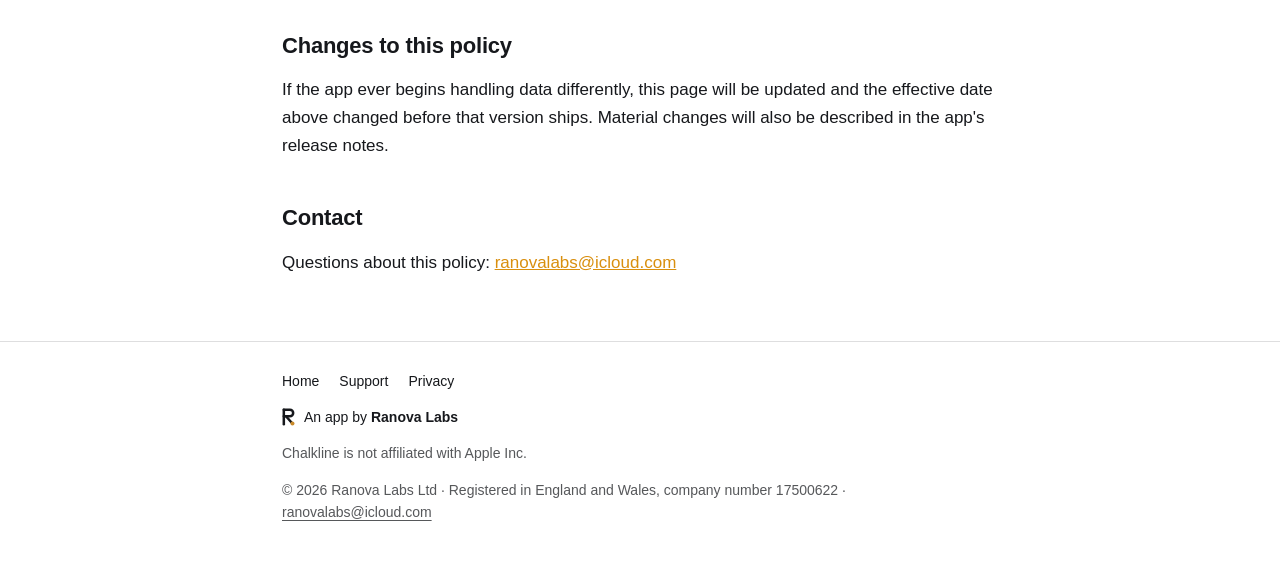
==== commit 00be183e: "Link the header to Ranova Labs and match it across app sites The menu ends with a Ranova Labs link b" ====
--- a/privacy.html
+++ b/privacy.html
@@ -6,14 +6,13 @@
 <title>Privacy Policy — Chalkline</title>
 <meta name="description" content="Chalkline collects no personal data. Your photos and job records stay on your device and in your own iCloud account.">
 <link rel="icon" href="assets/icon.png">
-<link rel="stylesheet" href="style.css">
-<link rel="stylesheet" href="assets/ranova-frame.css">
+<link rel="stylesheet" href="style.css?v=20261008">
+<link rel="stylesheet" href="assets/ranova-frame.css?v=20261008">
 </head>
 <body>
 <header class="site"><div class="wrap">
-  <img src="assets/icon.png" alt="Chalkline app icon">
-  <span class="name">Chalkline</span>
-  <nav><a href="index.html">Home</a><a href="support.html">Support</a><a href="privacy.html" aria-current="page">Privacy</a></nav>
+  <a class="brand" href="index.html"><img src="assets/icon.png" alt=""><span class="name">Chalkline</span></a>
+  <nav><a href="index.html">Home</a><a href="support.html">Support</a><a href="privacy.html" aria-current="page">Privacy</a><a class="rl-home" href="https://ranovalabs.github.io/">Ranova Labs</a></nav>
 </div></header>
 
 <main class="wrap">
--- a/style.css
+++ b/style.css
@@ -35,6 +35,7 @@
   display: flex; align-items: center; gap: 14px; flex-wrap: wrap;
   padding-top: 14px; padding-bottom: 14px;
 }
+header.site .brand { display: flex; align-items: center; gap: inherit; color: inherit; text-decoration: none; }
 header.site img { width: 34px; height: 34px; border-radius: 8px; }
 header.site .name { font-weight: 700; letter-spacing: -0.01em; }
 header.site nav { margin-left: auto; display: flex; gap: 20px; }
--- a/assets/ranova-frame.css
+++ b/assets/ranova-frame.css
@@ -11,3 +11,6 @@
 .rl-foot .rl-by b { font-weight: 700; }
 .rl-foot .rl-note, .rl-foot .rl-legal { opacity: .72; }
 .rl-foot .rl-legal a { text-decoration: underline; text-underline-offset: 3px; }
+
+/* "Ranova Labs" link at the end of each app site's header menu, set apart by a hairline. */
+header.site nav a.rl-home { padding-left: 20px; border-left: 1px solid color-mix(in srgb, currentColor 30%, transparent); }
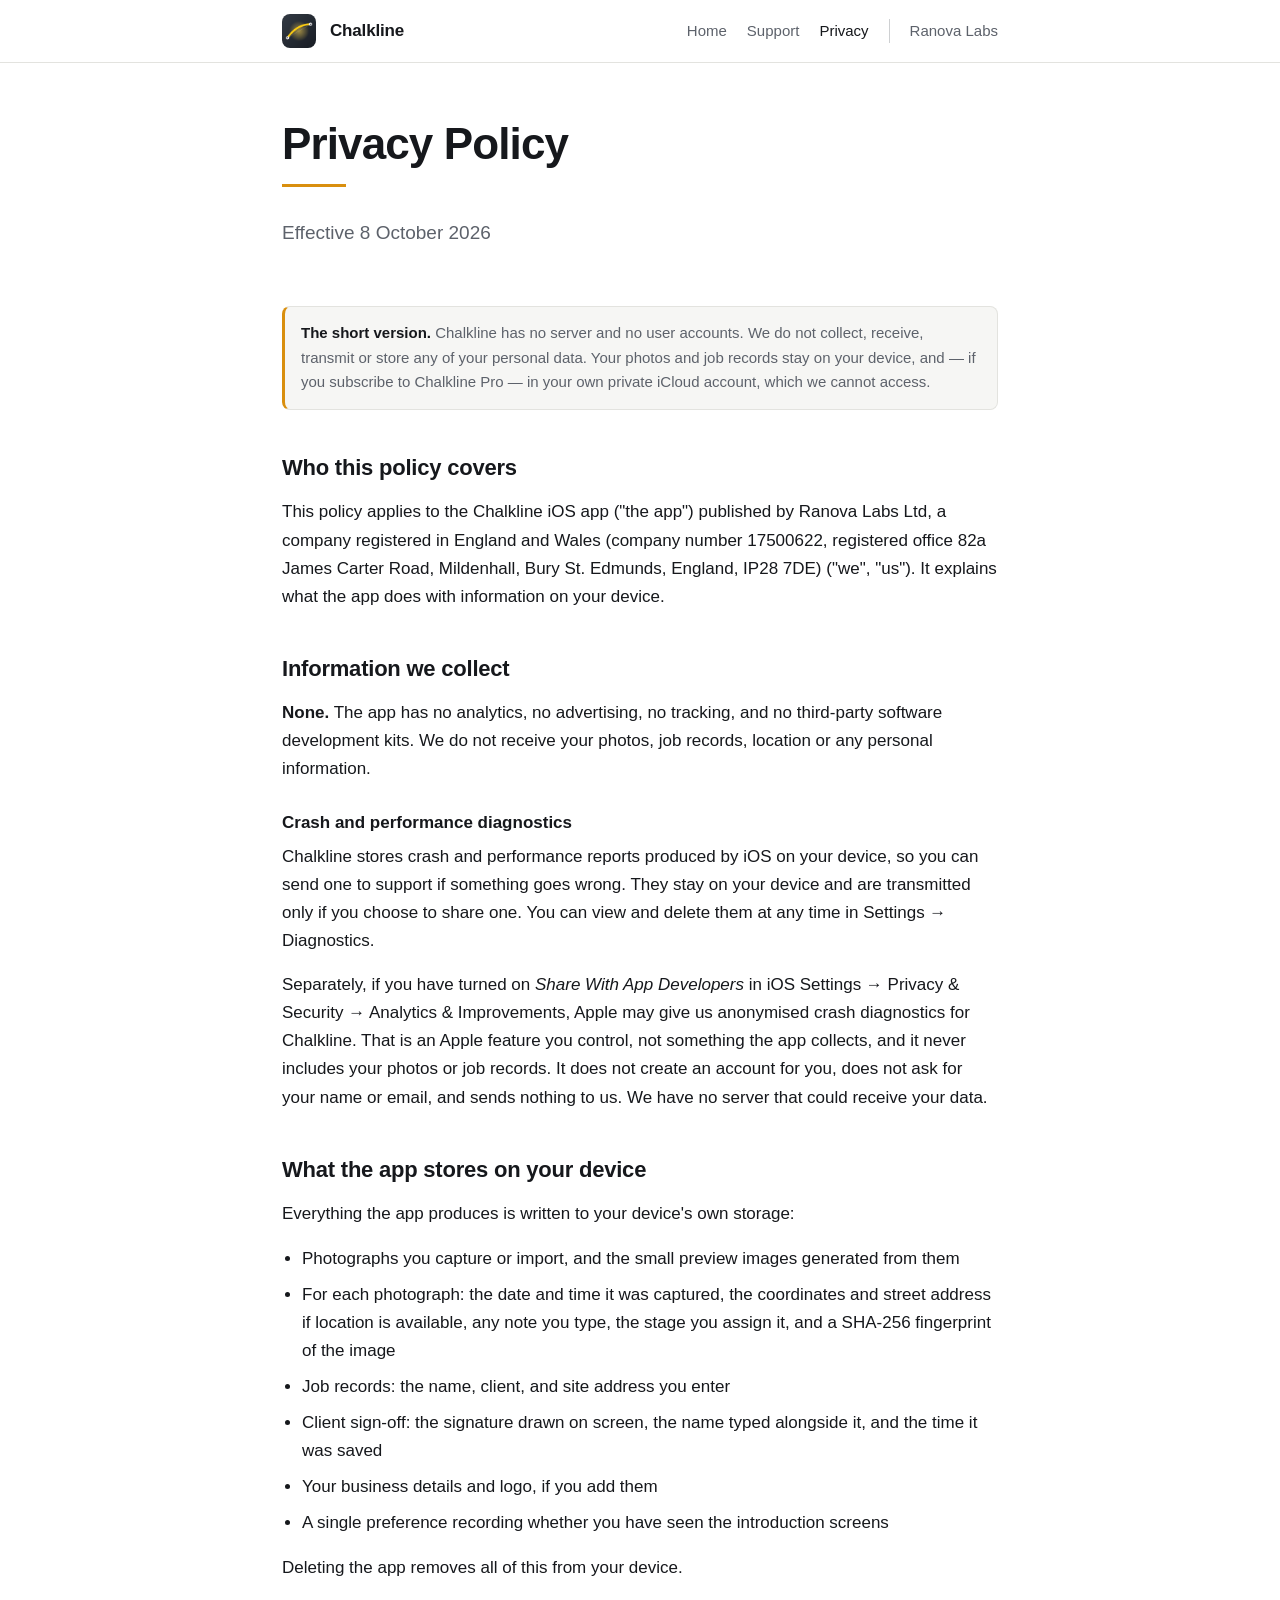
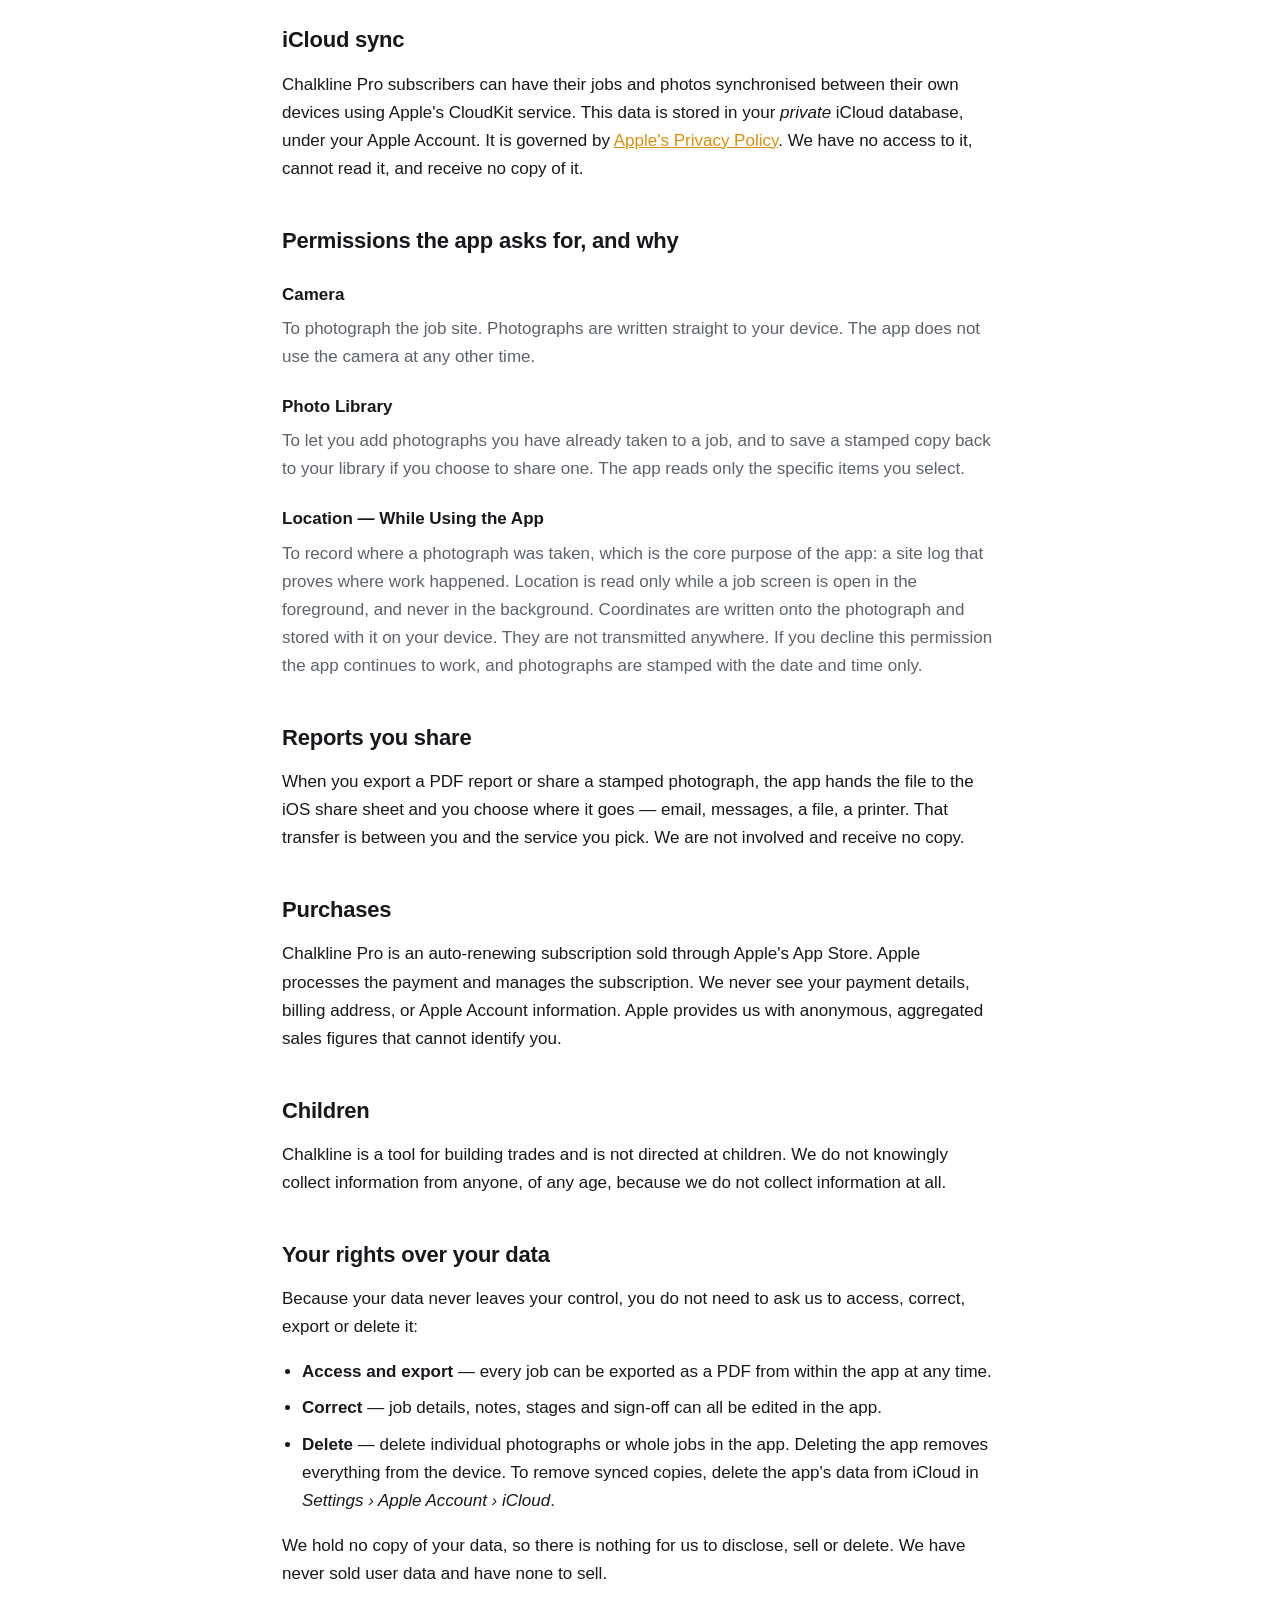
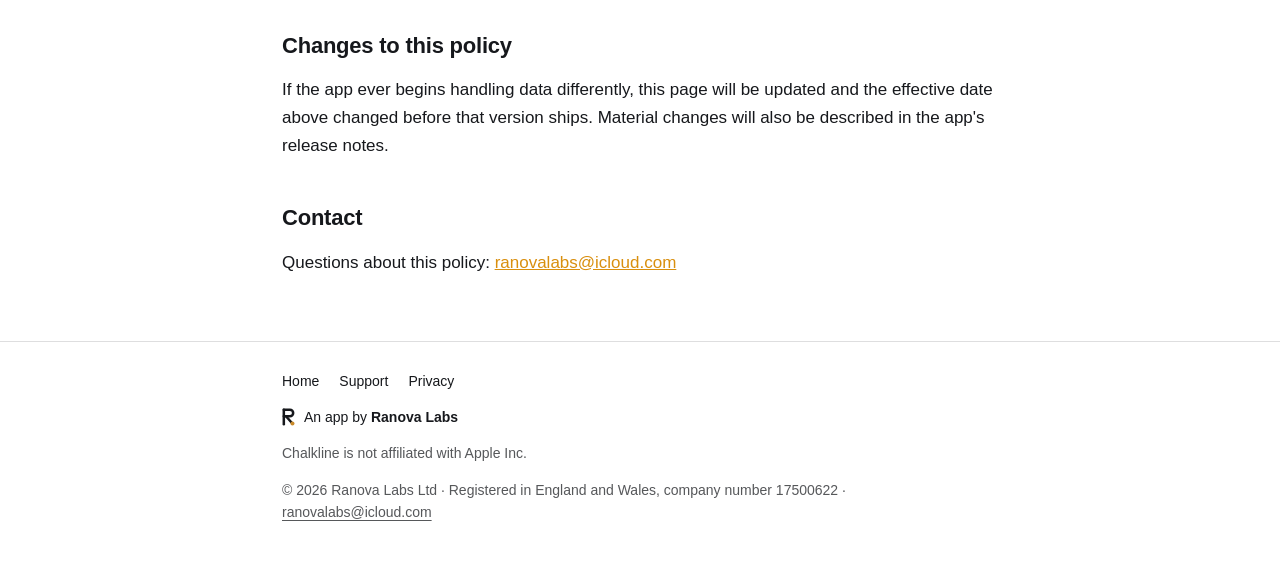
==== commit acad7e67: "Update registered office address Co-Authored-By: Claude Opus 5.5 <noreply@anthropic.com>" ====
--- a/privacy.html
+++ b/privacy.html
@@ -25,7 +25,7 @@
   <div class="note"><strong>The short version.</strong> Chalkline has no server and no user accounts. We do not collect, receive, transmit or store any of your personal data. Your photos and job records stay on your device, and — if you subscribe to Chalkline Pro — in your own private iCloud account, which we cannot access.</div>
 
   <h2>Who this policy covers</h2>
-  <p>This policy applies to the Chalkline iOS app ("the app") published by Ranova Labs Ltd, a company registered in England and Wales (company number 17500622, registered office 24 St. Georges Place, Flat 3, Cheltenham, GL50 3JZ) ("we", "us"). It explains what the app does with information on your device.</p>
+  <p>This policy applies to the Chalkline iOS app ("the app") published by Ranova Labs Ltd, a company registered in England and Wales (company number 17500622, registered office 82a James Carter Road, Mildenhall, Bury St. Edmunds, England, IP28 7DE) ("we", "us"). It explains what the app does with information on your device.</p>
 
   <h2>Information we collect</h2>
   <p><strong>None.</strong> The app has no analytics, no advertising, no tracking, and no third-party software development kits. We do not receive your photos, job records, location or any personal information.</p>
